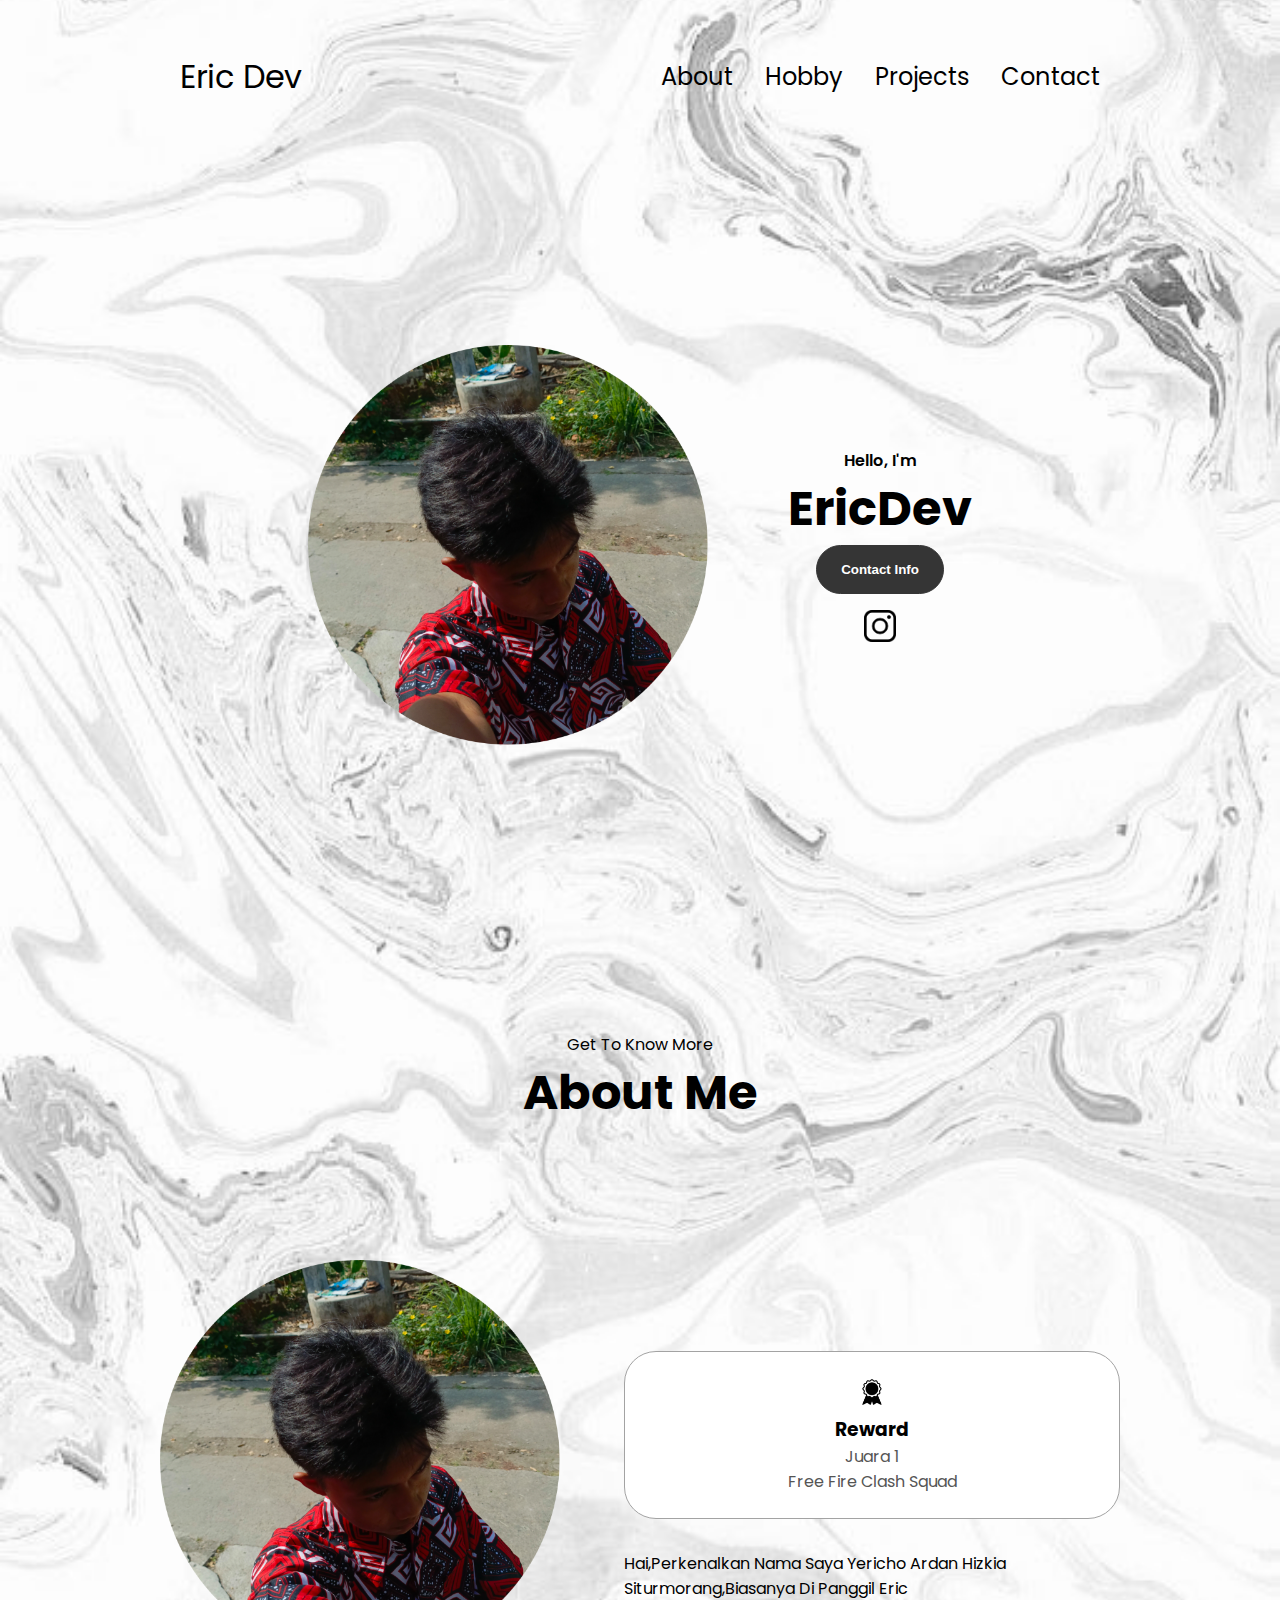
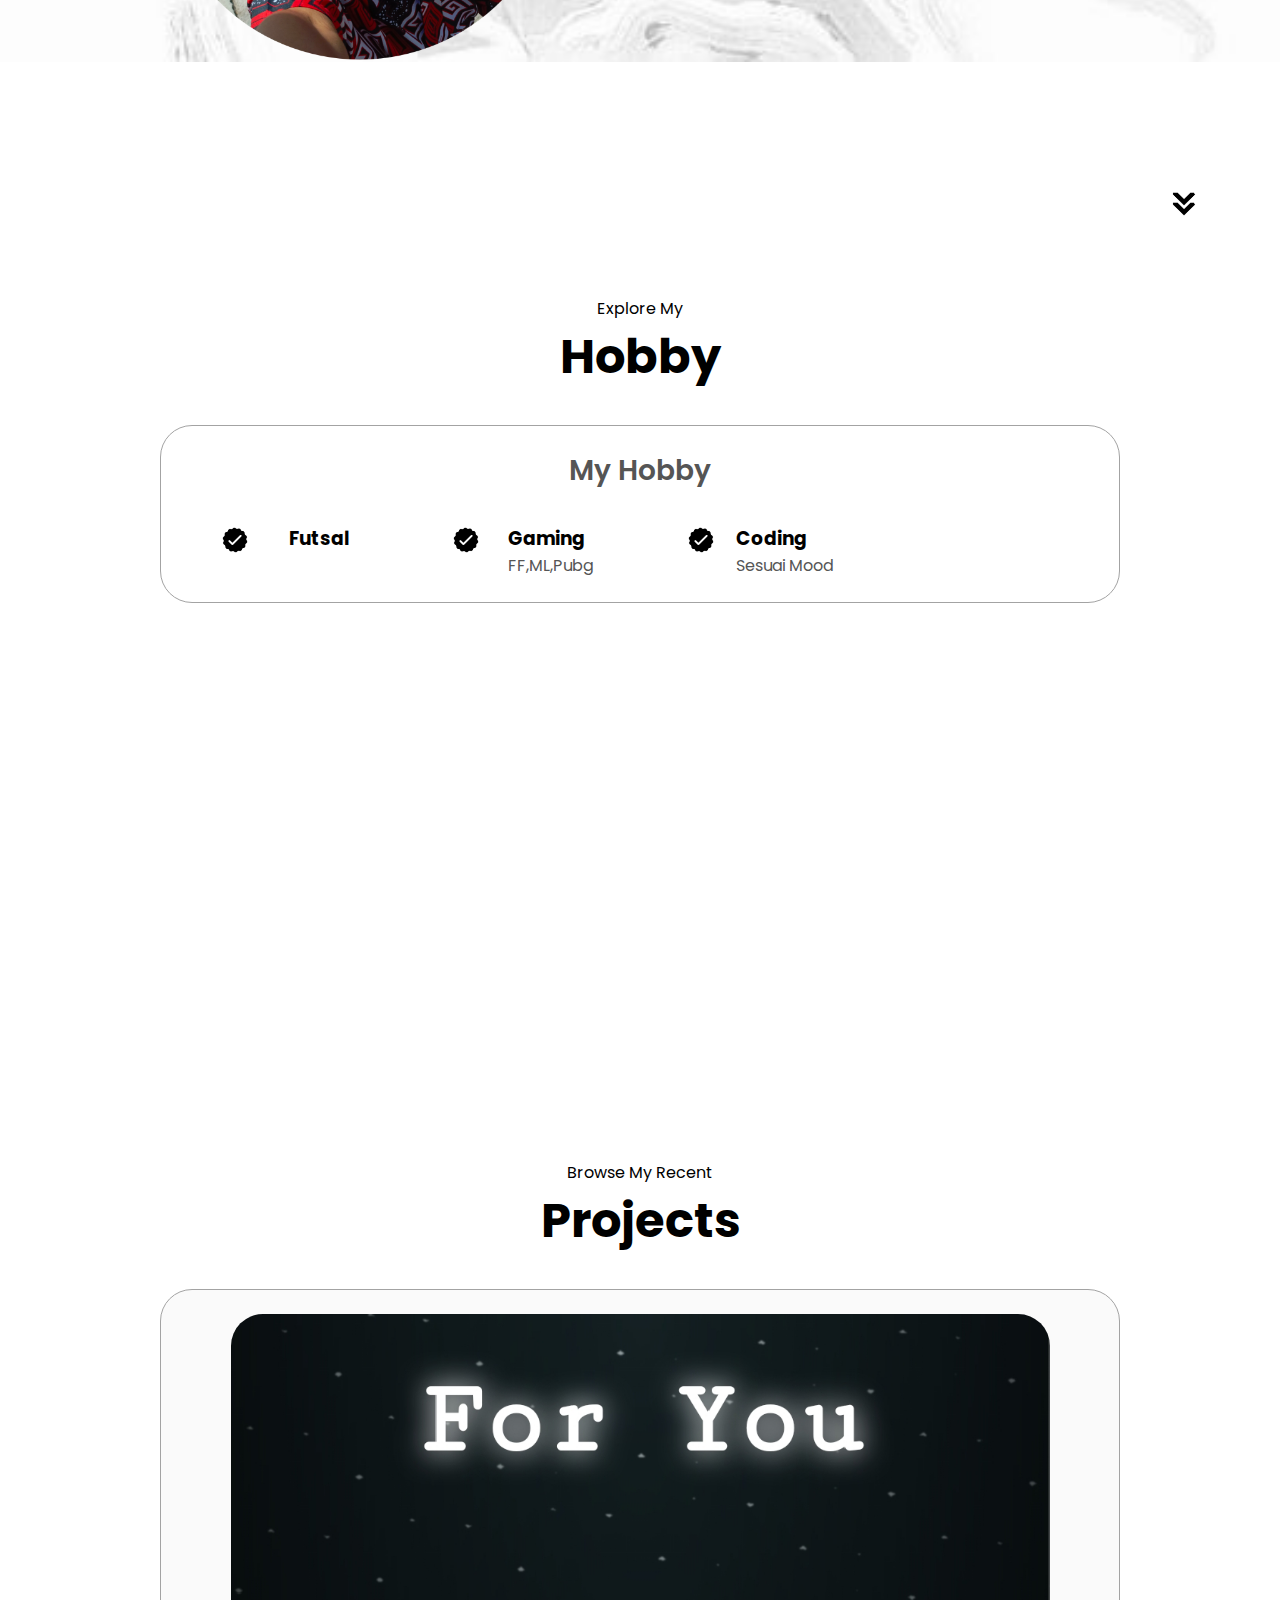
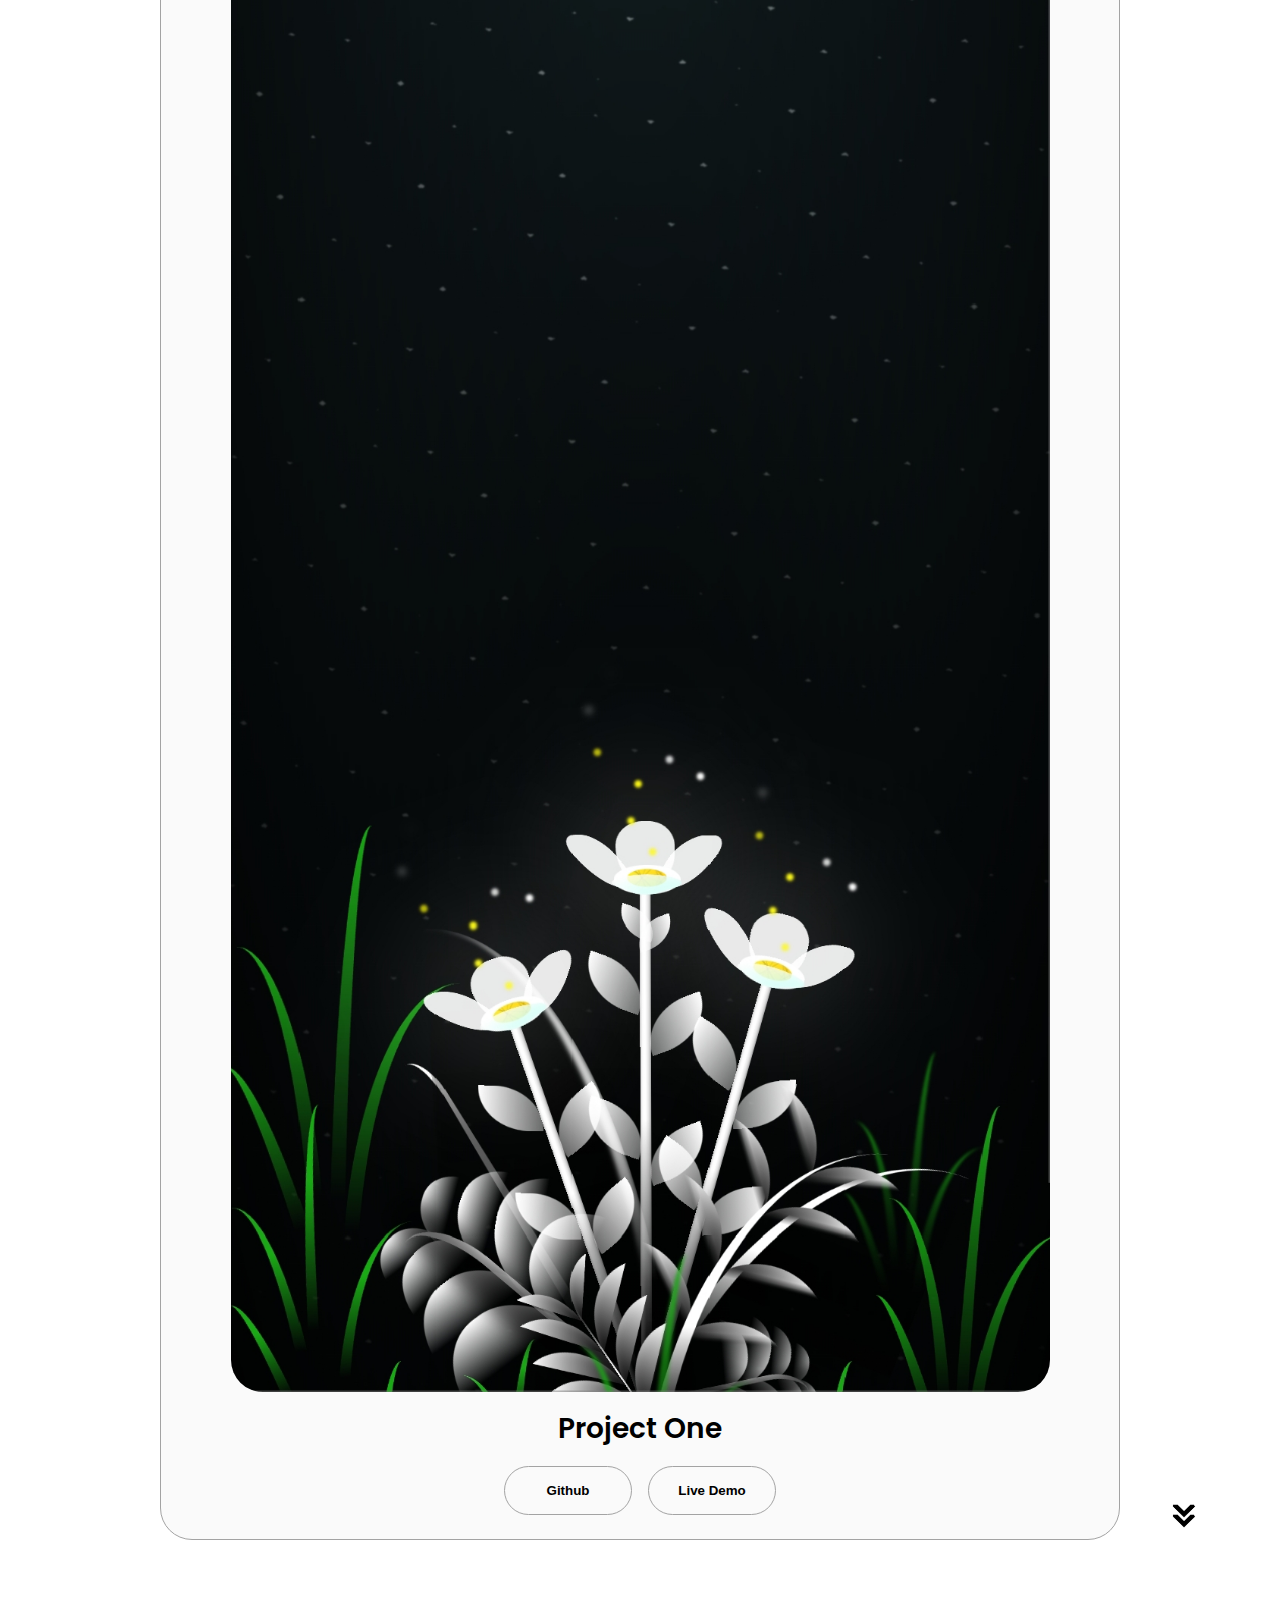
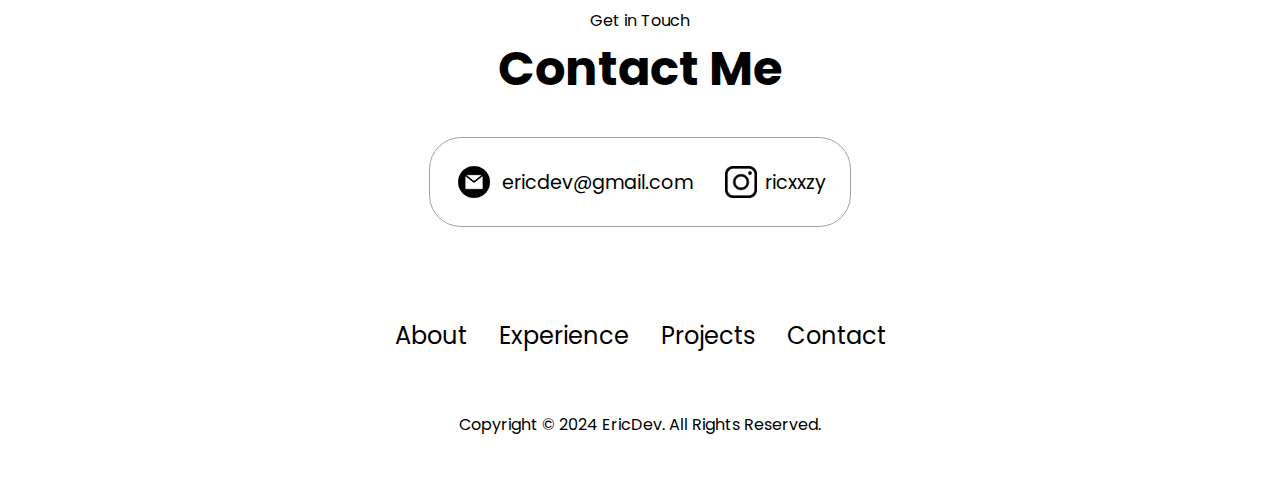
==== myweb.html @ 2fecde0f "Rename index.html to myweb.html" ====
<!DOCTYPE html>
<html lang="en">
  <head>
    <meta charset="UTF-8" />
    <meta http-equiv="X-UA-Compatible" content="IE=edge" />
    <meta name="viewport" content="width=device-width, initial-scale=1.0" />
    <title>My Website</title>
    <link rel="stylesheet" href="style.css" />
    <link rel="stylesheet" href="background.css" />
    <link rel="stylesheet" href="mediaqueries.css" />
  </head>
  <style type="text/css">
  .text {
    color:black;
  }
    </style>
  <body>
    <nav id="desktop-nav">
      <div class="logo">Eric Dev</div>
      <div>
        <ul class="nav-links">
          <li><a href="#about">About</a></li>
          <li><a href="#hobby">Hobby</a></li>
          <li><a href="#projects">Projects</a></li>
          <li><a href="#contact">Contact</a></li>
        </ul>
      </div>
    </nav>
    <nav id="hamburger-nav">
      <div class="logo">Welcome To My Website</div>
      <div class="hamburger-menu">
        <div class="hamburger-icon" onclick="toggleMenu()">
          <span></span>
          <span></span>
          <span></span>
        </div>
        <div class="menu-links">
          <li><a href="#about" onclick="toggleMenu()">About</a></li>
          <li><a href="#hobby" onclick="toggleMenu()">Hobby</a></li>
          <li><a href="#projects" onclick="toggleMenu()">Projects</a></li>
          <li><a href="#contact" onclick="toggleMenu()">Contact</a></li>
        </div>
      </div>
    </nav>
    <section id="profile">
      <div class="section__pic-container">
        <img src="./assets/profile-pic.png" alt="Ericdev profile picture" />
      </div>
      <div class="section__text">
        <p class="section__text__p1">Hello, I'm</p>
        <h1 class="title">EricDev</h1>
        <div class="btn-container">
          <button class="btn btn-color-1" onclick="location.href='./#contact'">
            Contact Info
          </button>
        </div>
        <div id="socials-container">
          <img
            src="./assets/ig.png"
            alt="My Instagram profile"
            class="icon"
            onclick="location.href='https://instagram.com/ricxxzy'"
          />
        </div>
      </div>
    </section>
    <section id="about">
      <p class="section__text__p1">Get To Know More</p>
      <h1 class="title">About Me</h1>
      <div class="section-container">
        <div class="section__pic-container">
          <img
            src="./assets/about-pic.png"
            alt="Profile picture"
            class="about-pic"
          />
        </div>
        <div class="about-details-container">
          <div class="about-containers">
            <div class="details-container">
              <img
                src="./assets/experience.png"
                alt="Experience icon"
                class="icon"
              />
              <h3>Reward</h3>
              <p>Juara 1<br />Free Fire Clash Squad</p>
            </div>
            
          </div>
          <div class="text-container">
            <p class = "text">Hai,Perkenalkan Nama Saya Yericho Ardan Hizkia Siturmorang,Biasanya Di Panggil Eric
            </p>
          </div>
        </div>
      </div>
      <img
        src="./assets/arrow.png"
        alt="Arrow icon"
        class="icon arrow"
        onclick="location.href='./#experience'"
      />
    </section>
    <section id="hobby">
      <p class="section__text__p1">Explore My</p>
      <h1 class="title">Hobby</h1>
      <div class="experience-details-container">
        <div class="about-containers">
          <div class="details-container">
            <h2 class="experience-sub-title">My Hobby</h2>
            <div class="article-container">
              <article>
                <img
                  src="./assets/checkmark.png"
                  alt="Experience icon"
                  class="icon"
                />
                <div>
                  <h3>Futsal</h3>
                </div>
              </article>
              <article>
                <img
                  src="./assets/checkmark.png"
                  alt="Experience icon"
                  class="icon"
                />
                <div>
                  <h3>Gaming</h3>
                  <p>FF,ML,Pubg</p>
                </div>
              </article>
              <article>
                <img
                  src="./assets/checkmark.png"
                  alt="Experience icon"
                  class="icon"
                />
                <div>
                  <h3>Coding</h3>
                  <p>Sesuai Mood</p>
                </div>
              </article>
              <article>
                <div>
        </div>
      </div>
      <img
        src="./assets/arrow.png"
        alt="Arrow icon"
        class="icon arrow"
        onclick="location.href='./#projects'"
      />
    </section>
    <section id="projects">
      <p class="section__text__p1">Browse My Recent</p>
      <h1 class="title">Projects</h1>
      <div class="experience-details-container">
        <div class="about-containers">
          <div class="details-container color-container">
            <div class="article-container">
              <img
                src="./assets/project-1.png"
                alt="Project 1"
                class="project-img"
              />
            </div>
            <h2 class="experience-sub-title project-title">Project One</h2>
            <div class="btn-container">
              <button
                class="btn btn-color-2 project-btn"
                onclick="location.href='https://github.com/'"
              >
                Github
              </button>
              <button
                class="btn btn-color-2 project-btn"
                onclick="location.href='https://ericdev-flowers.vercel.app/?fbclid=PAZXh0bgNhZW0CMTEAAaYClz8H4-Y7DY9IBURVRa41M6lvwmF_XCbCijLH_GKK-dibn9bnYr5woXQ_aem_QHNn-zmM6nNwfSq09KwP0Q'"
              >
                Live Demo
              </button>
            </div>
          </div>
        </div>
      </div>
      <img
        src="./assets/arrow.png"
        alt="Arrow icon"
        class="icon arrow"
        onclick="location.href='./#contact'"
      />
    </section>
    <section id="contact">
      <p class="section__text__p1">Get in Touch</p>
      <h1 class="title">Contact Me</h1>
      <div class="contact-info-upper-container">
        <div class="contact-info-container">
          <img
            src="./assets/email.png"
            alt="Email icon"
            class="icon contact-icon email-icon"
          />
          <p><a href="ericdev@gmail.com">ericdev@gmail.com</a></p>
        </div>
        <div class="contact-info-container">
          <img
            src="./assets/ig.png"
            alt="Instagram icon"
            class="icon contact-icon"
          />
          <p><a href="https://www.instagram.com/ricxxzy">ricxxzy</a></p>
        </div>
      </div>
    </section>
    <footer>
      <nav>
        <div class="nav-links-container">
          <ul class="nav-links">
            <li><a href="#about">About</a></li>
            <li><a href="#experience">Experience</a></li>
            <li><a href="#projects">Projects</a></li>
            <li><a href="#contact">Contact</a></li>
          </ul>
        </div>
      </nav>
      <p class = "text">Copyright &#169; 2024 EricDev. All Rights Reserved.</p>
    </footer>
    <script src="script.js"></script>
  </body>
</html>
---- style.css ----
/* GENERAL */

@import url("https://fonts.googleapis.com/css2?family=Poppins:wght@300;400;500;600&display=swap");

* {
  margin: 0;
  padding: 0;
}

body {
  font-family: "Poppins", sans-serif;
}

html {
  scroll-behavior: smooth;
}

p {
  color: rgb(85, 85, 85);
}

/* TRANSITION */

a,
.btn {
  transition: all 300ms ease;
}

/* DESKTOP NAV */

nav,
.nav-links {
  display: flex;
}

nav {
  justify-content: space-around;
  align-items: center;
  height: 17vh;
}

.nav-links {
  gap: 2rem;
  list-style: none;
  font-size: 1.5rem;
}

a {
  color: black;
  text-decoration: none;
  text-decoration-color: white;
}

a:hover {
  color: grey;
  text-decoration: underline;
  text-underline-offset: 1rem;
  text-decoration-color: rgb(181, 181, 181);
}

.logo {
  font-size: 2rem;
}

.logo:hover {
  cursor: default;
}

/* HAMBURGER MENU */

#hamburger-nav {
  display: none;
}

.hamburger-menu {
  position: relative;
  display: inline-block;
}

.hamburger-icon {
  display: flex;
  flex-direction: column;
  justify-content: space-between;
  height: 24px;
  width: 30px;
  cursor: pointer;
}

.hamburger-icon span {
  width: 100%;
  height: 2px;
  background-color: black;
  transition: all 0.3 ease-in-out;
}

.menu-links {
  position: absolute;
  top: 100%;
  right: 0;
  background-color: white;
  width: fit-content;
  max-height: 0;
  overflow: hidden;
  transition: all 0.3 ease-in-out;
}

.menu-links a {
  display: block;
  padding: 10px;
  text-align: center;
  font-size: 1.5rem;
  color: black;
  text-decoration: none;
  transition: all 0.3 ease-in-out;
}

.menu-links li {
  list-style: none;
}

.menu-links.open {
  max-height: 300px;
}

.hamburger-icon.open span:first-child {
  transform: rotate(45deg) translate(10px, 5px);
}

.hamburger-icon.open span:nth-child(2) {
  opacity: 0;
}

.hamburger-icon.open span:last-child {
  transform: rotate(-45deg) translate(10px, -5px);
}

.hamburger-icon span:first-child {
  transform: none;
}

.hamburger-icon span:first-child {
  opacity: 1;
}

.hamburger-icon span:first-child {
  transform: none;
}

/* SECTIONS */

section {
  padding-top: 4vh;
  height: 96vh;
  margin: 0 10rem;
  box-sizing: border-box;
  min-height: fit-content;
}

.section-container {
  display: flex;
}

/* PROFILE SECTION */

#profile {
  display: flex;
  justify-content: center;
  gap: 5rem;
  height: 80vh;
}

.section__pic-container {
  display: flex;
  height: 400px;
  width: 400px;
  margin: auto 0;
}

.section__text {
  align-self: center;
  text-align: center;
}

.section__text p {
  font-weight: 600;
}

.section__text__p1 {
  text-align: center;
  color: black;
}

.section__text__p2 {
  font-size: 1.75rem;
  margin-bottom: 1rem;
}

.title {
  font-size: 3rem;
  text-align: center;
}

#socials-container {
  display: flex;
  justify-content: center;
  margin-top: 1rem;
  gap: 1rem;
}

/* ICONS */

.icon {
  cursor: pointer;
  height: 2rem;
}

/* BUTTONS */

.btn-container {
  display: flex;
  justify-content: center;
  gap: 1rem;
}

.btn {
  font-weight: 600;
  transition: all 300ms ease;
  padding: 1rem;
  width: 8rem;
  border-radius: 2rem;
}

.btn-color-1,
.btn-color-2 {
  border: rgb(53, 53, 53) 0.1rem solid;
}

.btn-color-1:hover,
.btn-color-2:hover {
  cursor: pointer;
}

.btn-color-1,
.btn-color-2:hover {
  background: rgb(53, 53, 53);
  color: white;
}

.btn-color-1:hover {
  background: rgb(0, 0, 0);
}

.btn-color-2 {
  background: none;
}

.btn-color-2:hover {
  border: rgb(255, 255, 255) 0.1rem solid;
}

.btn-container {
  gap: 1rem;
}

/* ABOUT SECTION */

#about {
  position: relative;
}

.about-containers {
  gap: 2rem;
  margin-bottom: 2rem;
  margin-top: 2rem;
}

.about-details-container {
  justify-content: center;
  flex-direction: column;
}

.about-containers,
.about-details-container {
  display: flex;
}

.about-pic {
  border-radius: 2rem;
}

.arrow {
  position: absolute;
  right: -5rem;
  bottom: 2.5rem;
}

.details-container {
  padding: 1.5rem;
  flex: 1;
  background: white;
  border-radius: 2rem;
  border: rgb(53, 53, 53) 0.1rem solid;
  border-color: rgb(163, 163, 163);
  text-align: center;
}

.section-container {
  gap: 4rem;
  height: 80%;
}

.section__pic-container {
  height: 400px;
  width: 400px;
  margin: auto 0;
}

/* EXPERIENCE SECTION */

#experience {
  position: relative;
}

.experience-sub-title {
  color: rgb(85, 85, 85);
  font-weight: 600;
  font-size: 1.75rem;
  margin-bottom: 2rem;
}

.experience-details-container {
  display: flex;
  justify-content: center;
  flex-direction: column;
}

.article-container {
  display: flex;
  text-align: initial;
  flex-wrap: wrap;
  flex-direction: row;
  gap: 2.5rem;
  justify-content: space-around;
}

article {
  display: flex;
  width: 10rem;
  justify-content: space-around;
  gap: 0.5rem;
}

article .icon {
  cursor: default;
}

/* PROJECTS SECTION */

#projects {
  position: relative;
}

.color-container {
  border-color: rgb(163, 163, 163);
  background: rgb(250, 250, 250);
}

.project-img {
  border-radius: 2rem;
  width: 90%;
  height: 90%;
}

.project-title {
  margin: 1rem;
  color: black;
}

.project-btn {
  color: black;
  border-color: rgb(163, 163, 163);
}

/* CONTACT */

#contact {
  display: flex;
  justify-content: center;
  flex-direction: column;
  height: 70vh;
}

.contact-info-upper-container {
  display: flex;
  justify-content: center;
  border-radius: 2rem;
  border: rgb(53, 53, 53) 0.1rem solid;
  border-color: rgb(163, 163, 163);
  background: (250, 250, 250);
  margin: 2rem auto;
  padding: 0.5rem;
}

.contact-info-container {
  display: flex;
  align-items: center;
  justify-content: center;
  gap: 0.5rem;
  margin: 1rem;
}

.contact-info-container p {
  font-size: larger;
}

.contact-icon {
  cursor: default;
}

.email-icon {
  height: 2.5rem;
}

/* FOOTER SECTION */

footer {
  height: 26vh;
  margin: 0 1rem;
}

footer p {
  text-align: center;
}
---- background.css ----
body{
  background-image: url(background.jpg);
  background-repeat: no-repeat;
  background-position: center;
  background-attachment: fixed;
  background-size: cover;
}
---- mediaqueries.css ----
@media screen and (max-width: 1400px) {
  #profile {
    height: 83vh;
    margin-bottom: 6rem;
  }
  .about-containers {
    flex-wrap: wrap;
  }
  #contact,
  #projects {
    height: fit-content;
  }
}

@media screen and (max-width: 1200px) {
  #desktop-nav {
    display: none;
  }
  #hamburger-nav {
    display: flex;
  }
  #experience,
  .experience-details-container {
    margin-top: 2rem;
  }
  #profile,
  .section-container {
    display: block;
  }
  .arrow {
    display: none;
  }
  section,
  .section-container {
    height: fit-content;
  }
  section {
    margin: 0 5%;
  }
  .section__pic-container {
    width: 275px;
    height: 275px;
    margin: 0 auto 2rem;
  }
  .about-containers {
    margin-top: 0;
  }
}

@media screen and (max-width: 600px) {
  #contact,
  footer {
    height: 40vh;
  }
  #profile {
    height: 83vh;
    margin-bottom: 0;
  }
  article {
    font-size: 1rem;
  }
  footer nav {
    height: fit-content;
    margin-bottom: 2rem;
  }
  .about-containers,
  .contact-info-upper-container,
  .btn-container {
    flex-wrap: wrap;
  }
  .contact-info-container {
    margin: 0;
  }
  .contact-info-container p,
  .nav-links li a {
    font-size: 1rem;
  }
  .experience-sub-title {
    font-size: 1.25rem;
  }
  .logo {
    font-size: 1.5rem;
  }
  .nav-links {
    flex-direction: column;
    gap: 0.5rem;
    text-align: center;
  }
  .section__pic-container {
    width: auto;
    height: 46vw;
    justify-content: center;
  }
  .section__text__p2 {
    font-size: 1.25rem;
  }
  .title {
    font-size: 2rem;
  }
  .text-container {
    text-align: justify;
  }
}
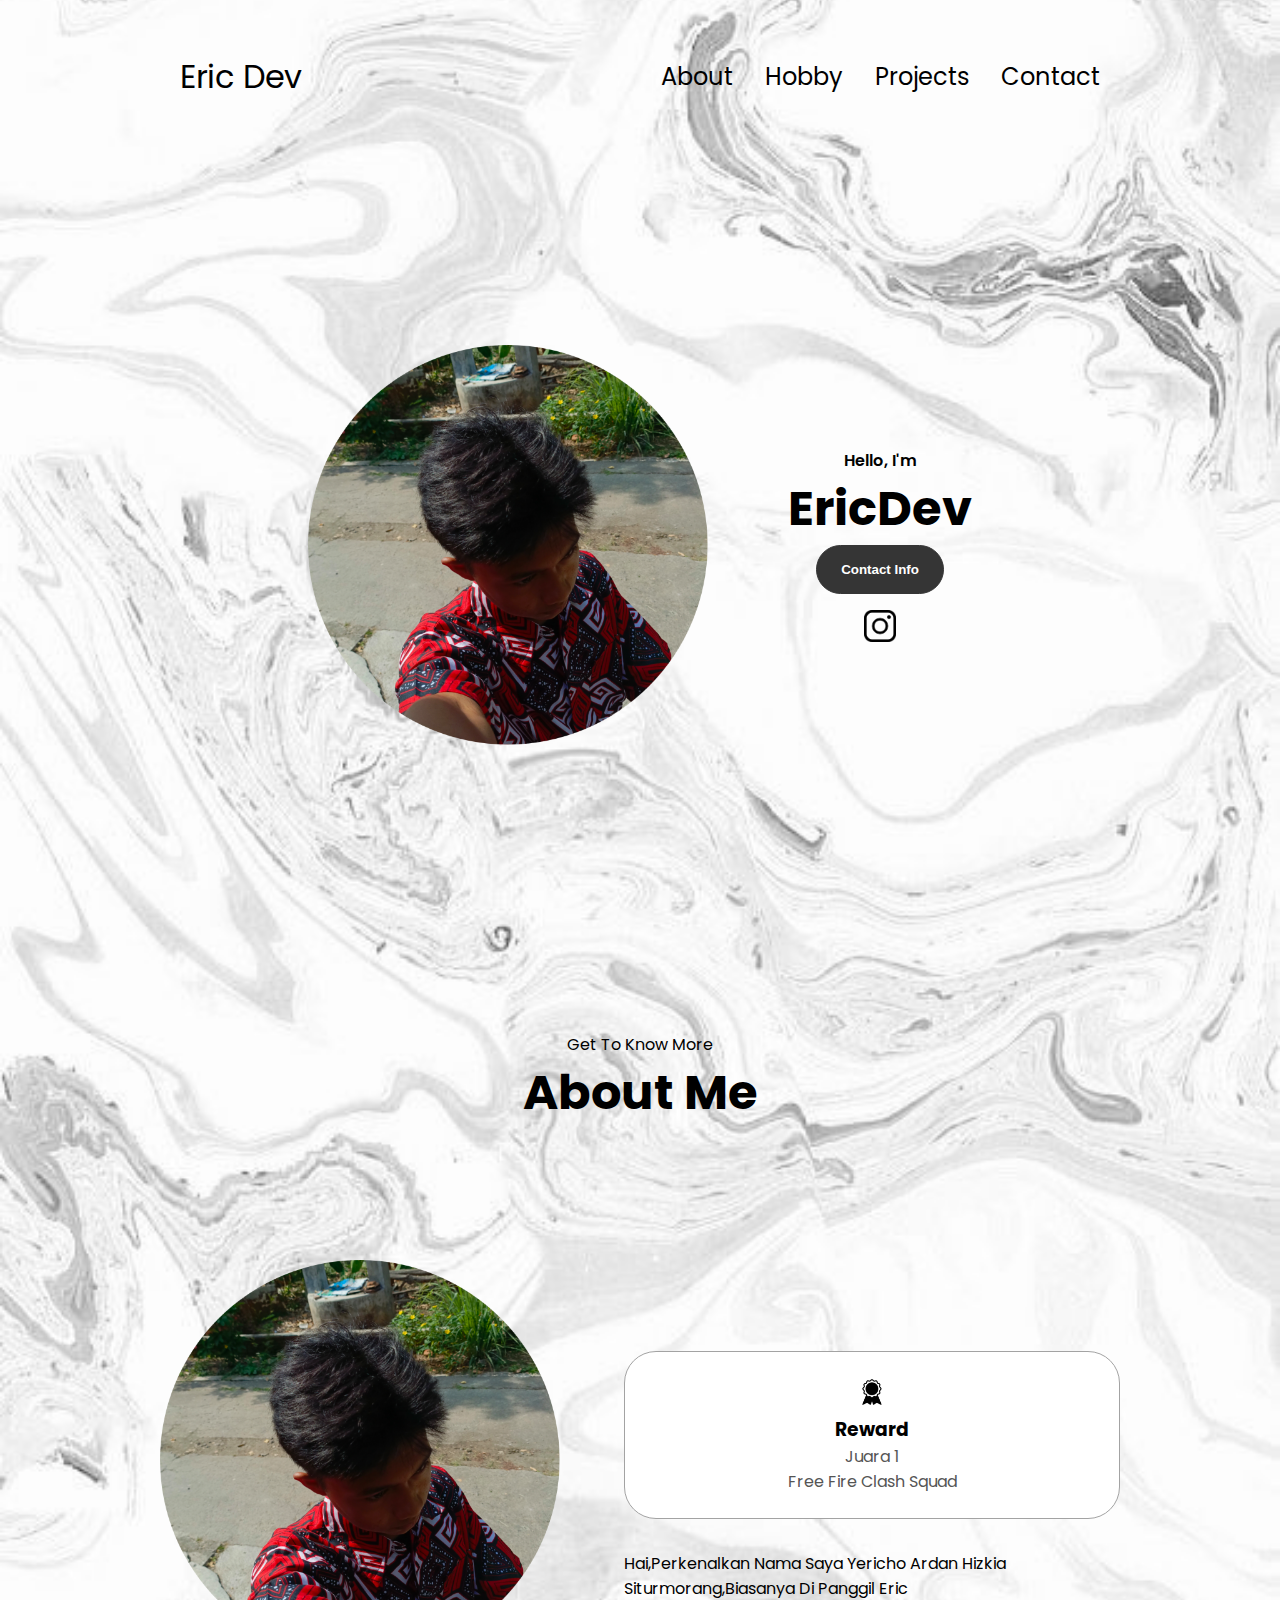
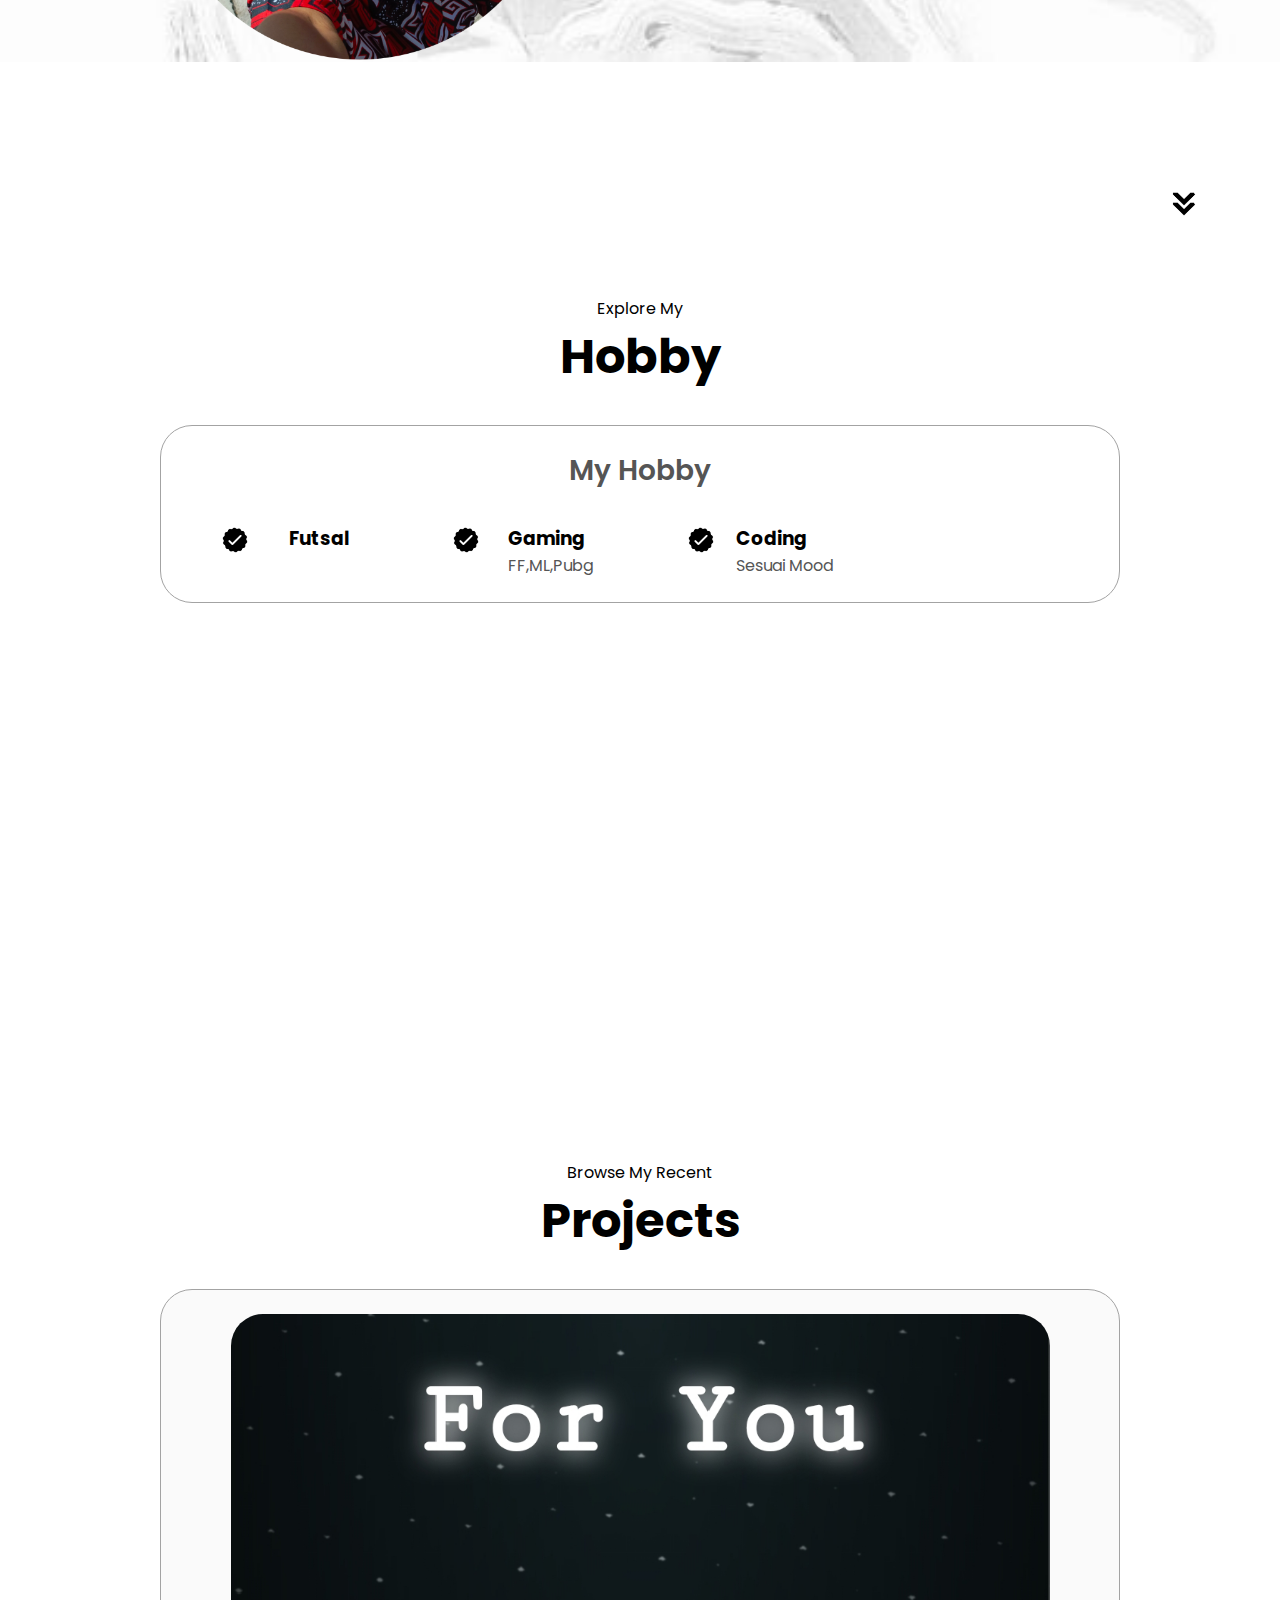
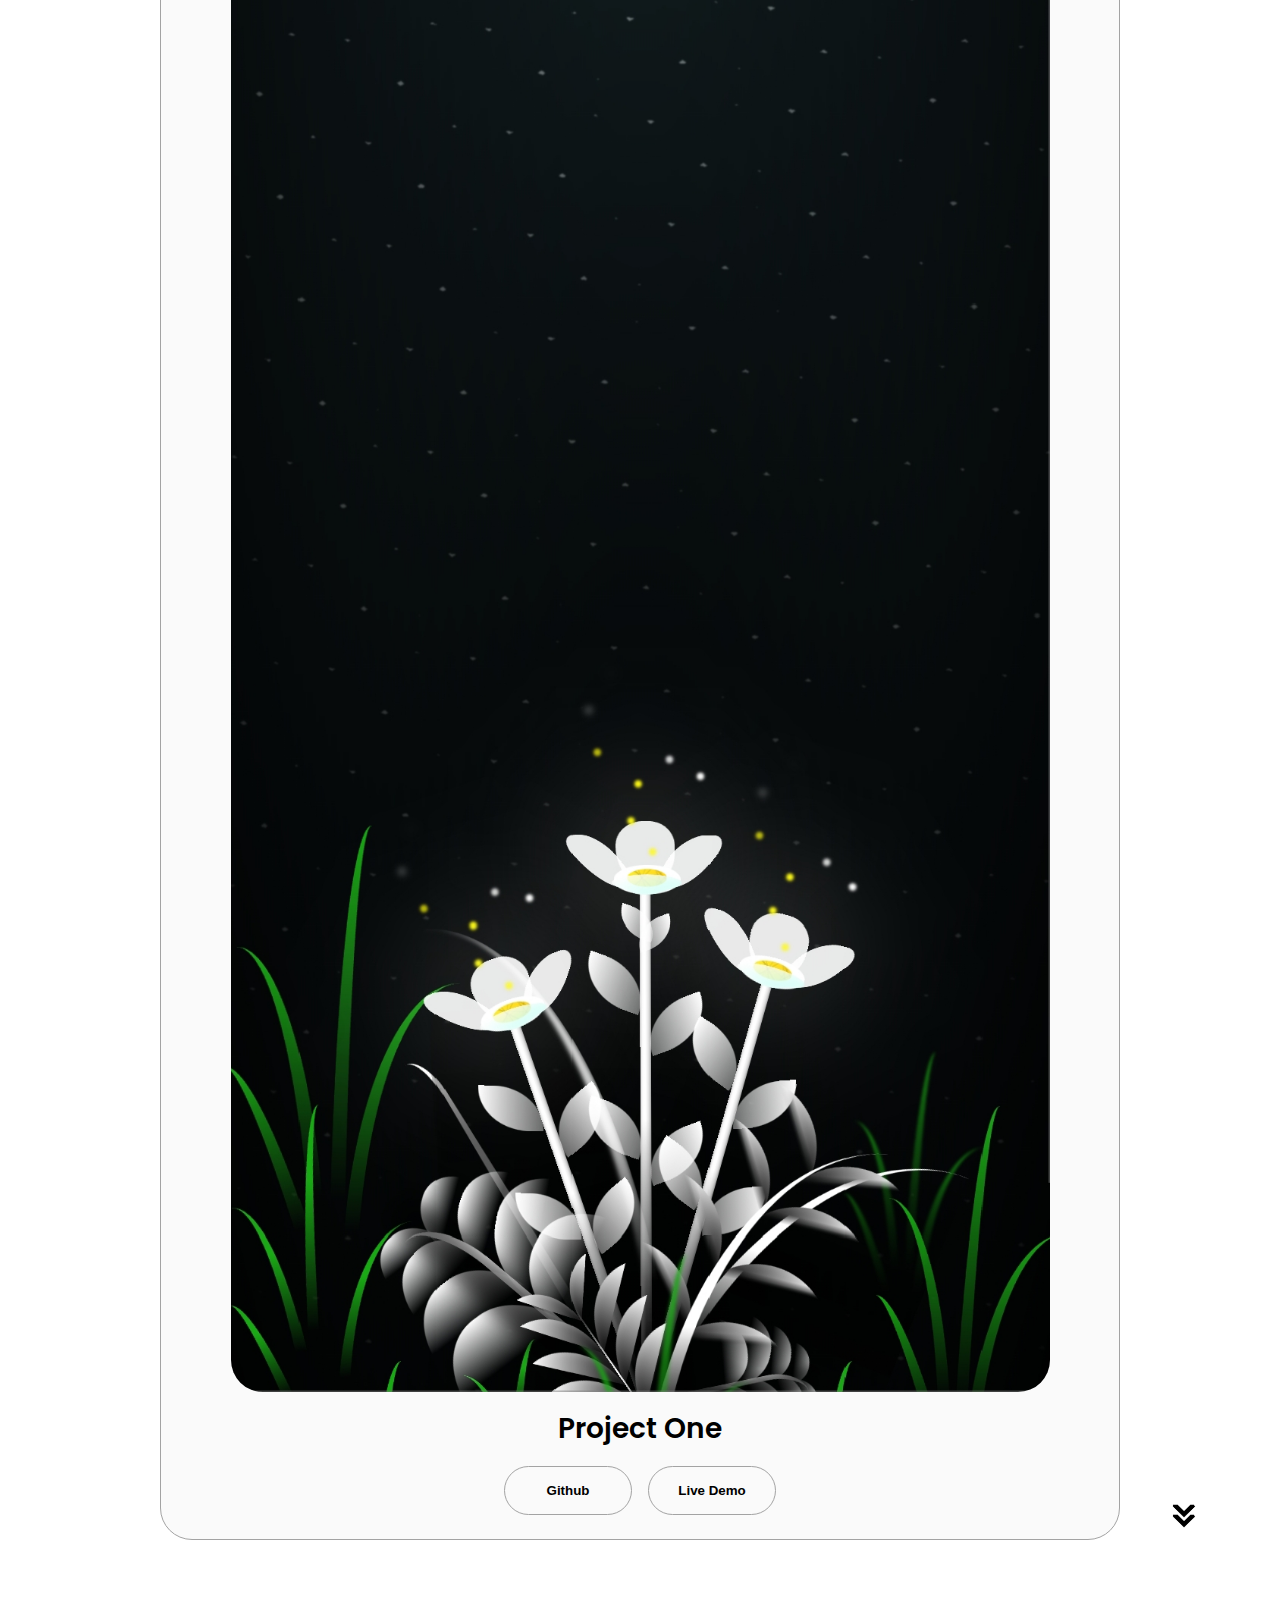
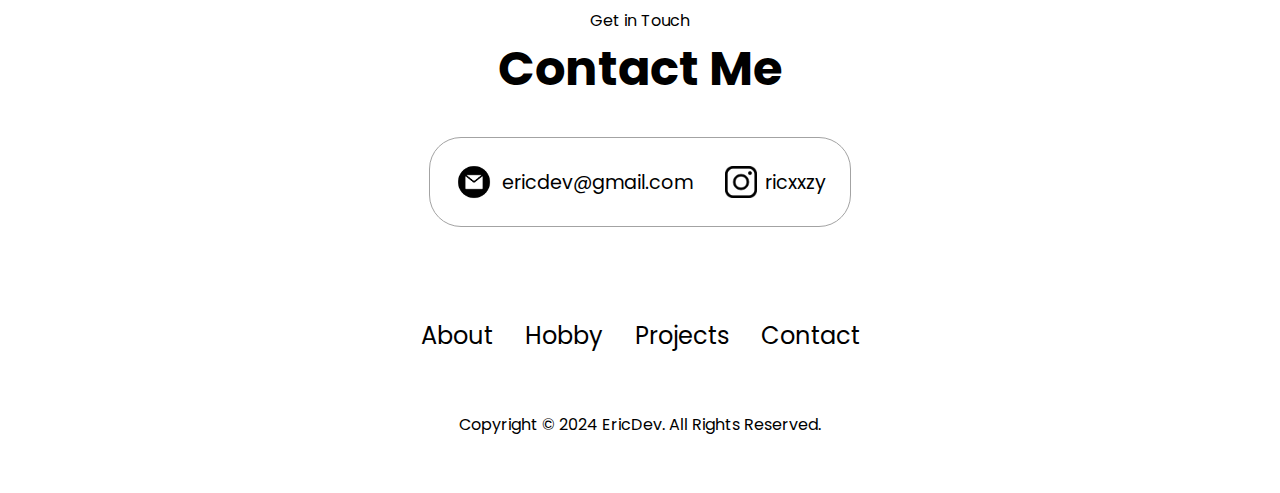
==== commit 42b0144b: "Update myweb.html" ====
--- a/myweb.html
+++ b/myweb.html
@@ -217,7 +217,7 @@
         <div class="nav-links-container">
           <ul class="nav-links">
             <li><a href="#about">About</a></li>
-            <li><a href="#experience">Experience</a></li>
+            <li><a href="#hobby">Hobby</a></li>
             <li><a href="#projects">Projects</a></li>
             <li><a href="#contact">Contact</a></li>
           </ul>
